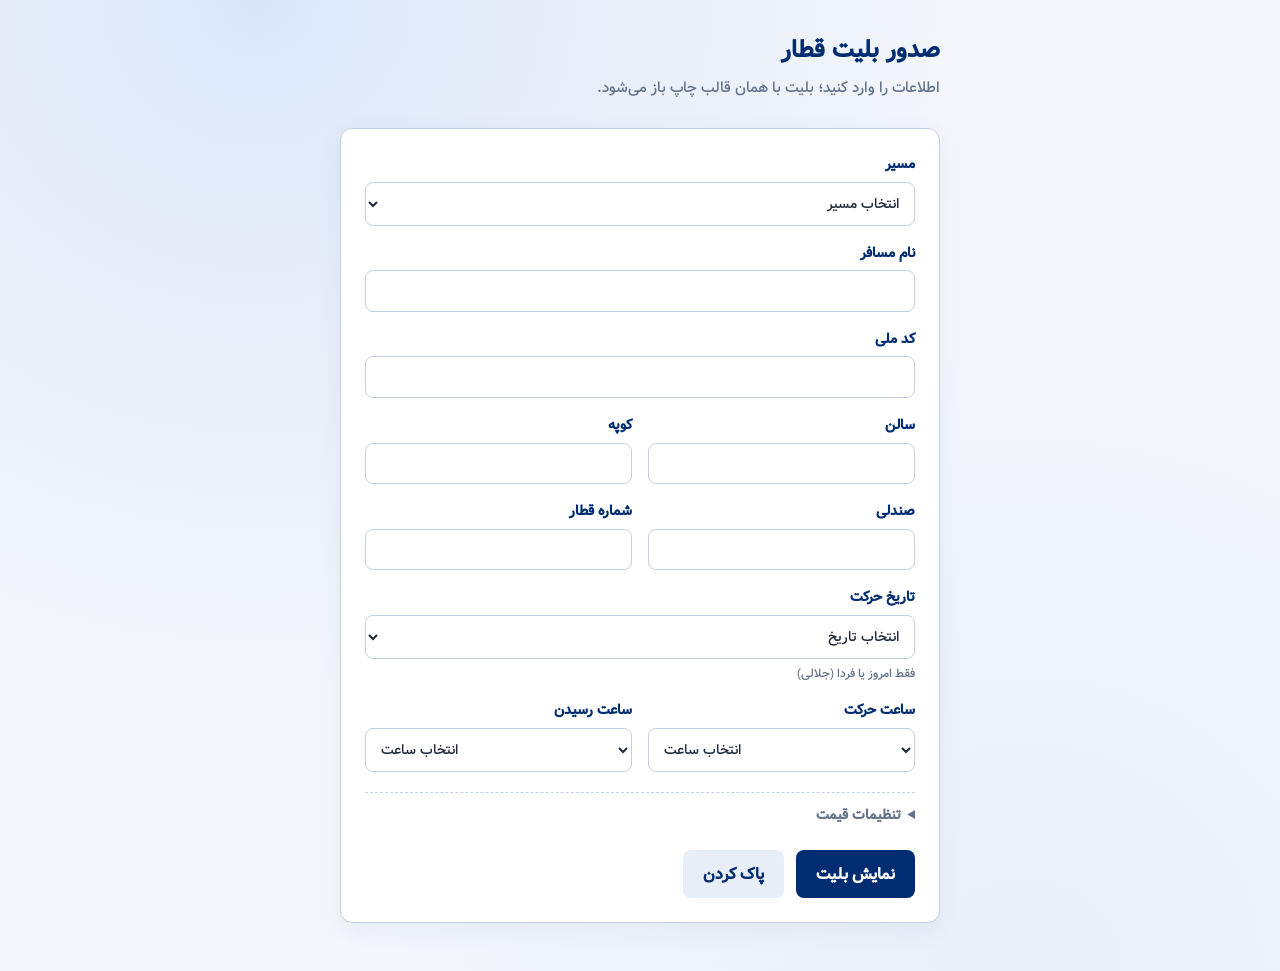
==== index.html @ 1db27c8e "first commit" ====
<!DOCTYPE html>
<html lang="fa" dir="rtl">
  <head>
    <meta charset="UTF-8" />
    <meta name="viewport" content="width=device-width, initial-scale=1" />
    <title>صدور بلیت قطار</title>
    <link rel="stylesheet" href="form.css" />
  </head>
  <body>
    <div class="page">
      <header>
        <h1>صدور بلیت قطار</h1>
        <p>اطلاعات را وارد کنید؛ بلیت با همان قالب چاپ باز می‌شود.</p>
      </header>

      <form id="ticket-form" class="card" novalidate>
        <div class="grid">
          <label class="full">
            مسیر
            <select name="route" id="route" required>
              <option value="" disabled selected>انتخاب مسیر</option>
              <option value="qom-tehran">قم به تهران</option>
              <option value="tehran-qom">تهران به قم</option>
            </select>
          </label>

          <label class="full">
            نام مسافر
            <input name="passengerName" id="passengerName" type="text" autocomplete="name" required />
          </label>

          <label class="full">
            کد ملی
            <input
              name="nationalCode"
              id="nationalCode"
              type="text"
              inputmode="numeric"
              maxlength="10"
              required
            />
          </label>

          <label>
            سالن
            <input name="wagon" id="wagon" type="text" inputmode="numeric" required />
          </label>
          <label>
            کوپه
            <input name="coupe" id="coupe" type="text" inputmode="numeric" required />
          </label>
          <label>
            صندلی
            <input name="seat" id="seat" type="text" inputmode="numeric" required />
          </label>
          <label>
            شماره قطار
            <input name="trainNo" id="trainNo" type="text" inputmode="numeric" required />
          </label>

          <label class="full">
            تاریخ حرکت
            <select name="tripDate" id="tripDate" required></select>
            <span class="hint">فقط امروز یا فردا (جلالی)</span>
          </label>

          <label>
            ساعت حرکت
            <select name="departTime" id="departTime" required dir="ltr"></select>
          </label>
          <label>
            ساعت رسیدن
            <select name="arriveTime" id="arriveTime" required dir="ltr"></select>
          </label>
        </div>

        <details class="settings">
          <summary>تنظیمات قیمت</summary>
          <div class="body">
            <label>
              بهای بلیت (ریال)
              <input name="price" id="price" type="text" inputmode="numeric" dir="ltr" />
              <span class="hint">پیش‌فرض ۵۵۰٬۰۰۰ </span>
            </label>
          </div>
        </details>

        <div id="form-error" class="error" role="alert"></div>

        <div class="actions">
          <button type="submit" class="primary">نمایش بلیت</button>
          <button type="button" class="ghost" id="reset-form">پاک کردن</button>
        </div>
      </form>
    </div>
    <script src="./Ticket_files/jalaali.min.js"></script>
    <script src="app.js"></script>
  </body>
</html>
---- form.css ----
@font-face {
  font-family: "Vazir FD-WOL";
  src: url("./Ticket_files/fonts/Vazir-Medium-FD-WOL.woff") format("woff");
  font-weight: 500;
  font-style: normal;
  font-display: swap;
}

:root {
  --navy: #002d72;
  --navy-soft: #e8eef8;
  --border: #c5d0e0;
  --text: #1e293b;
  --muted: #64748b;
  --danger: #b91c1c;
  --font: "Vazir FD-WOL", Vazir, Tahoma, sans-serif;
}

* {
  box-sizing: border-box;
}

body {
  margin: 0;
  min-height: 100vh;
  font-family: var(--font);
  background:
    radial-gradient(ellipse at 20% 0%, #dbe7f8 0%, transparent 50%),
    radial-gradient(ellipse at 80% 100%, #e8f0fa 0%, transparent 45%),
    #f4f7fb;
  color: var(--text);
  line-height: 1.6;
}

.page {
  max-width: 640px;
  margin: 0 auto;
  padding: 2rem 1.25rem 3rem;
}

header {
  margin-bottom: 1.75rem;
}

header h1 {
  margin: 0 0 0.35rem;
  font-size: 1.5rem;
  color: var(--navy);
  font-weight: 800;
}

header p {
  margin: 0;
  color: var(--muted);
  font-size: 0.95rem;
}

.card {
  background: #fff;
  border: 1px solid var(--border);
  border-radius: 12px;
  padding: 1.5rem;
  box-shadow: 0 8px 28px rgba(0, 45, 114, 0.06);
}

.grid {
  display: grid;
  grid-template-columns: 1fr 1fr;
  gap: 1rem;
}

.grid .full {
  grid-column: 1 / -1;
}

label {
  display: flex;
  flex-direction: column;
  gap: 0.35rem;
  font-size: 0.9rem;
  font-weight: 600;
  color: var(--navy);
}

input,
select {
  font-family: var(--font);
  font-size: inherit;
  padding: 0.55rem 0.7rem;
  border: 1px solid var(--border);
  border-radius: 8px;
  background: #fff;
  color: var(--text);
  transition: border-color 0.15s, box-shadow 0.15s;
}

select[dir="ltr"] {
  text-align: left;
  font-variant-numeric: tabular-nums;
}

input:focus,
select:focus {
  outline: none;
  border-color: var(--navy);
  box-shadow: 0 0 0 3px rgba(0, 45, 114, 0.12);
}

.hint {
  font-size: 0.75rem;
  font-weight: 400;
  color: var(--muted);
}

.actions {
  margin-top: 1.5rem;
  display: flex;
  gap: 0.75rem;
  flex-wrap: wrap;
}

button {
  font-family: var(--font);
  font-size: inherit;
  cursor: pointer;
  border: none;
  border-radius: 8px;
  padding: 0.7rem 1.25rem;
  font-weight: 700;
}

button.primary {
  background: var(--navy);
  color: #fff;
}

button.primary:hover {
  background: #003d99;
}

button.ghost {
  background: var(--navy-soft);
  color: var(--navy);
}

.settings {
  margin-top: 1.25rem;
  border-top: 1px dashed var(--border);
  padding-top: 0.75rem;
}

.settings summary {
  cursor: pointer;
  color: var(--muted);
  font-size: 0.85rem;
  font-weight: 600;
  user-select: none;
}

.settings summary:hover {
  color: var(--navy);
}

.settings .body {
  margin-top: 0.85rem;
}

.error {
  display: none;
  margin-top: 1rem;
  padding: 0.65rem 0.85rem;
  background: #fef2f2;
  color: var(--danger);
  border: 1px solid #fecaca;
  border-radius: 8px;
  font-size: 0.9rem;
}

.error.show {
  display: block;
}

@media (max-width: 560px) {
  .grid {
    grid-template-columns: 1fr;
  }
}
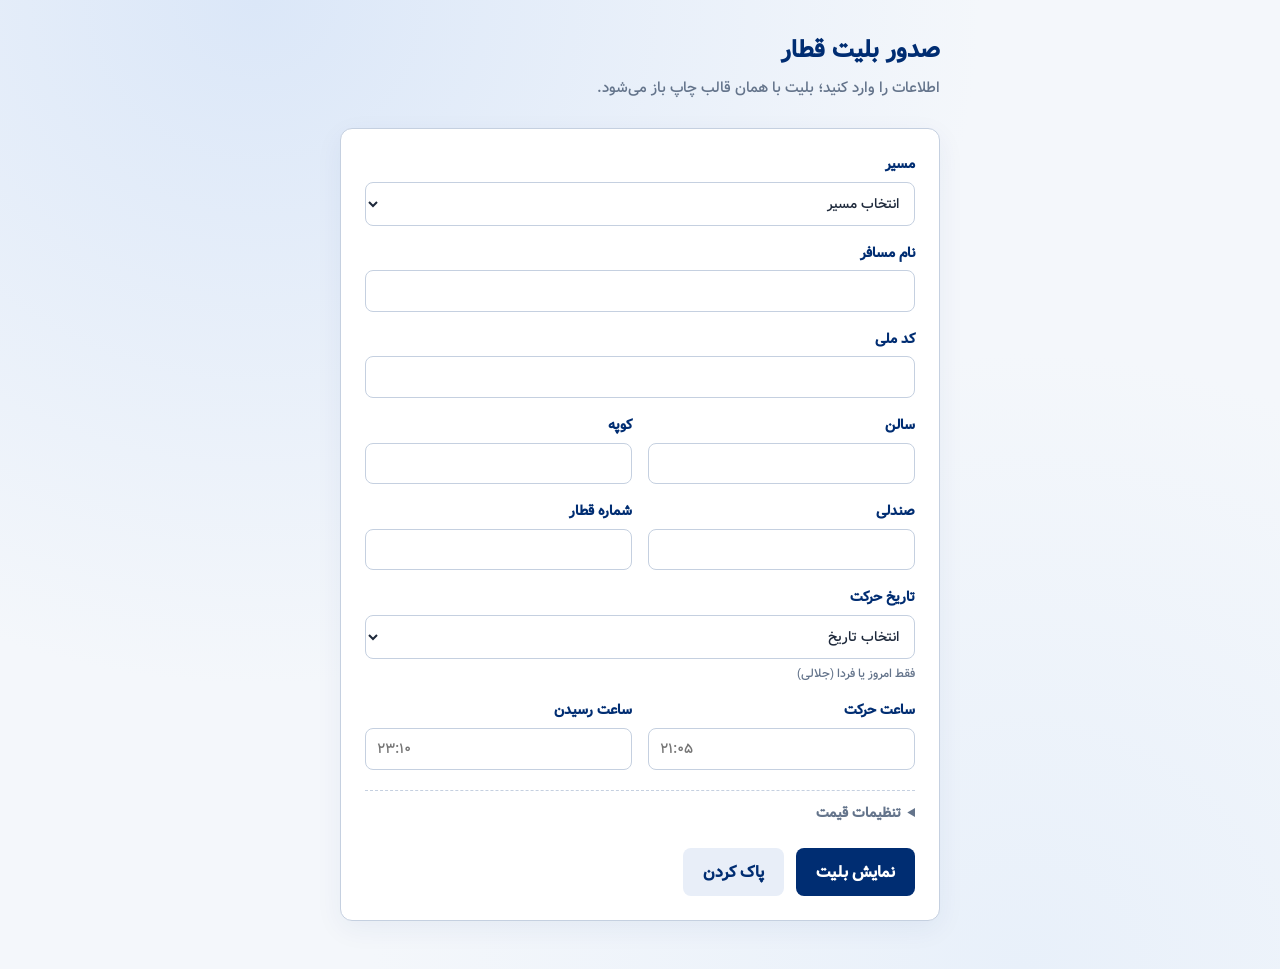
==== commit 16dc79f9: "improve" ====
--- a/index.html
+++ b/index.html
@@ -66,11 +66,27 @@
 
           <label>
             ساعت حرکت
-            <select name="departTime" id="departTime" required dir="ltr"></select>
+            <input
+              name="departTime"
+              id="departTime"
+              type="text"
+              inputmode="numeric"
+              placeholder="21:05"
+              required
+              dir="ltr"
+            />
           </label>
           <label>
             ساعت رسیدن
-            <select name="arriveTime" id="arriveTime" required dir="ltr"></select>
+            <input
+              name="arriveTime"
+              id="arriveTime"
+              type="text"
+              inputmode="numeric"
+              placeholder="23:10"
+              required
+              dir="ltr"
+            />
           </label>
         </div>
 
--- a/form.css
+++ b/form.css
@@ -94,11 +94,6 @@
   transition: border-color 0.15s, box-shadow 0.15s;
 }
 
-select[dir="ltr"] {
-  text-align: left;
-  font-variant-numeric: tabular-nums;
-}
-
 input:focus,
 select:focus {
   outline: none;
